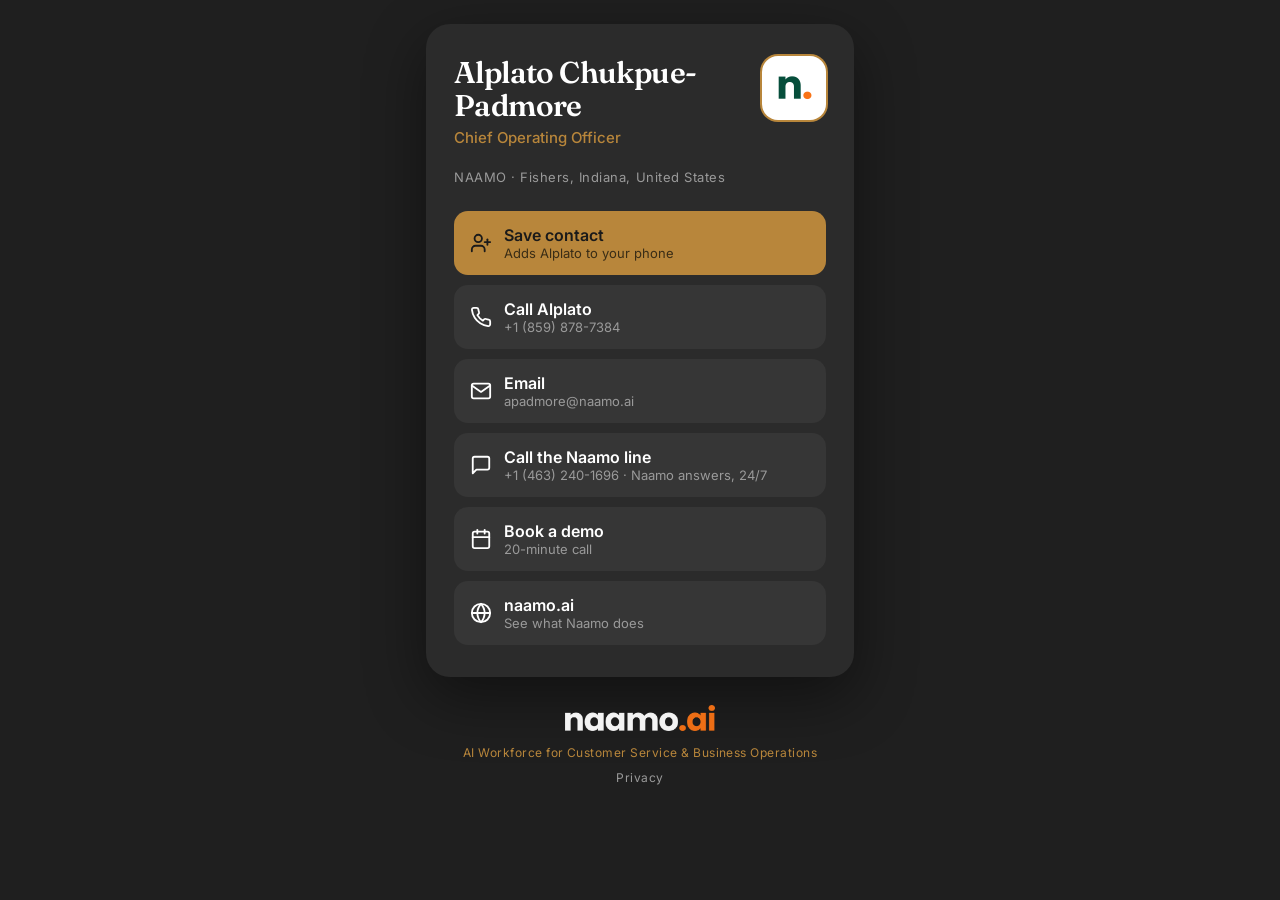
==== alplato/index.html @ b1d79ec4 "Naamo digital business cards: Emmanuel and Alplato Co-Authored-By: Claude Fable 5.1 <noreply@anthrop" ====
<!doctype html>
<html lang="en">
<head>
<meta charset="utf-8">
<meta name="viewport" content="width=device-width, initial-scale=1">
<title>Alplato Chukpue-Padmore · Naamo</title>
<meta name="description" content="Alplato Chukpue-Padmore, Chief Operating Officer at Naamo. Save the contact, call or email.">
<meta property="og:title" content="Alplato Chukpue-Padmore · Naamo">
<meta property="og:description" content="Chief Operating Officer, Naamo. AI Workforce for Customer Service &amp; Business Operations.">
<meta property="og:image" content="https://manevia.github.io/naamo-cards/assets/naamo-icon.png">
<link rel="icon" href="../assets/naamo-icon.png">
<link rel="preconnect" href="https://fonts.googleapis.com">
<link href="https://fonts.googleapis.com/css2?family=Fraunces:opsz,wght@9..144,600&family=Inter:wght@400;500;600&display=swap" rel="stylesheet">
<link rel="stylesheet" href="../assets/card.css">
</head>
<body>
<main>
  <section class="card">
    <div class="top">
      <div><h1 class="name">Alplato Chukpue-Padmore</h1><p class="role">Chief Operating Officer</p></div>
      <div class="tile"><img src="../assets/naamo-icon.png" alt="Naamo"></div>
    </div>
    <p class="company">NAAMO · Fishers, Indiana, United States</p>
    <div class="actions">
      <a class="btn primary" href="alplato-chukpue-padmore.vcf" download="alplato-chukpue-padmore.vcf">
        <svg viewBox="0 0 24 24" fill="none" stroke="currentColor" stroke-width="2" stroke-linecap="round" stroke-linejoin="round"><path d="M16 21v-2a4 4 0 0 0-4-4H6a4 4 0 0 0-4 4v2"/><circle cx="9" cy="7" r="4"/><line x1="19" y1="8" x2="19" y2="14"/><line x1="22" y1="11" x2="16" y2="11"/></svg>
        <span>Save contact<small>Adds Alplato to your phone</small></span>
      </a>
      <a class="btn" href="tel:+18598787384">
        <svg viewBox="0 0 24 24" fill="none" stroke="currentColor" stroke-width="2" stroke-linecap="round" stroke-linejoin="round"><path d="M22 16.92v3a2 2 0 0 1-2.18 2 19.79 19.79 0 0 1-8.63-3.07 19.5 19.5 0 0 1-6-6 19.79 19.79 0 0 1-3.07-8.67A2 2 0 0 1 4.11 2h3a2 2 0 0 1 2 1.72c.13.96.36 1.9.7 2.81a2 2 0 0 1-.45 2.11L8.09 9.91a16 16 0 0 0 6 6l1.27-1.27a2 2 0 0 1 2.11-.45c.91.34 1.85.57 2.81.7A2 2 0 0 1 22 16.92z"/></svg>
        <span>Call Alplato<small>+1 (859) 878-7384</small></span>
      </a>
      <a class="btn" href="mailto:apadmore@naamo.ai">
        <svg viewBox="0 0 24 24" fill="none" stroke="currentColor" stroke-width="2" stroke-linecap="round" stroke-linejoin="round"><path d="M4 4h16c1.1 0 2 .9 2 2v12c0 1.1-.9 2-2 2H4c-1.1 0-2-.9-2-2V6c0-1.1.9-2 2-2z"/><polyline points="22,6 12,13 2,6"/></svg>
        <span>Email<small>apadmore@naamo.ai</small></span>
      </a>
      <a class="btn" href="tel:+14632401696">
        <svg viewBox="0 0 24 24" fill="none" stroke="currentColor" stroke-width="2" stroke-linecap="round" stroke-linejoin="round"><path d="M21 15a2 2 0 0 1-2 2H7l-4 4V5a2 2 0 0 1 2-2h14a2 2 0 0 1 2 2z"/></svg>
        <span>Call the Naamo line<small>+1 (463) 240-1696 · Naamo answers, 24/7</small></span>
      </a>
      <a class="btn" href="https://calendly.com/hello-naamo/naamo-demo">
        <svg viewBox="0 0 24 24" fill="none" stroke="currentColor" stroke-width="2" stroke-linecap="round" stroke-linejoin="round"><rect x="3" y="4" width="18" height="18" rx="2" ry="2"/><line x1="16" y1="2" x2="16" y2="6"/><line x1="8" y1="2" x2="8" y2="6"/><line x1="3" y1="10" x2="21" y2="10"/></svg>
        <span>Book a demo<small>20-minute call</small></span>
      </a>
      <a class="btn" href="https://naamo.ai">
        <svg viewBox="0 0 24 24" fill="none" stroke="currentColor" stroke-width="2" stroke-linecap="round" stroke-linejoin="round"><circle cx="12" cy="12" r="10"/><line x1="2" y1="12" x2="22" y2="12"/><path d="M12 2a15.3 15.3 0 0 1 4 10 15.3 15.3 0 0 1-4 10 15.3 15.3 0 0 1-4-10 15.3 15.3 0 0 1 4-10z"/></svg>
        <span>naamo.ai<small>See what Naamo does</small></span>
      </a>
    </div>
  </section>
  <div class="foot">
    <img src="../assets/naamo-logo-white.png" alt="naamo.ai">
    <p>AI Workforce for Customer Service &amp; Business Operations</p>
    <p><a href="https://naamo.ai/privacy">Privacy</a></p>
  </div>
</main>
</body>
</html>
---- assets/card.css ----
:root{--bg:#1F1F1F;--card:#2B2B2B;--brass:#B8863B;--muted:#9A9A9A;--text:#FFFFFF}
*{box-sizing:border-box}
html,body{margin:0;background:var(--bg);color:var(--text);font-family:'Inter',system-ui,-apple-system,sans-serif;-webkit-font-smoothing:antialiased}
main{max-width:460px;margin:0 auto;padding:24px 16px 48px}
.card{background:var(--card);border-radius:24px;padding:32px 28px;box-shadow:0 20px 60px rgba(0,0,0,.45)}
.top{display:flex;align-items:flex-start;justify-content:space-between;gap:16px}
.name{font-family:'Fraunces',Georgia,serif;font-weight:600;font-size:30px;line-height:1.1;letter-spacing:-0.02em;margin:0}
.role{font-size:15px;font-weight:500;color:var(--brass);margin:6px 0 0}
.tile{flex:none;width:64px;height:64px;border-radius:16px;background:#fff;box-shadow:0 0 0 2px var(--brass);overflow:hidden}
.tile img{width:64px;height:64px;display:block}
.company{margin:22px 0 0;font-size:13px;color:var(--muted);letter-spacing:.04em}
.actions{display:grid;gap:10px;margin-top:26px}
.btn{display:flex;align-items:center;gap:12px;padding:14px 16px;border-radius:14px;text-decoration:none;color:var(--text);background:#363636;font-size:16px;font-weight:600;transition:background .15s}
.btn:hover{background:#3F3F3F}
.btn.primary{background:var(--brass);color:#1A1A1A}
.btn.primary:hover{background:#C9964A}
.btn svg{width:22px;height:22px;flex:none}
.btn small{display:block;font-weight:400;font-size:13px;color:var(--muted)}
.btn.primary small{color:#3A2D16}
.foot{text-align:center;margin-top:28px}
.foot img{width:150px;height:auto;opacity:.95}
.foot p{margin:10px 0 0;font-size:12px;color:var(--brass);letter-spacing:.04em}
.foot a{color:var(--muted);text-decoration:none;font-size:12px}
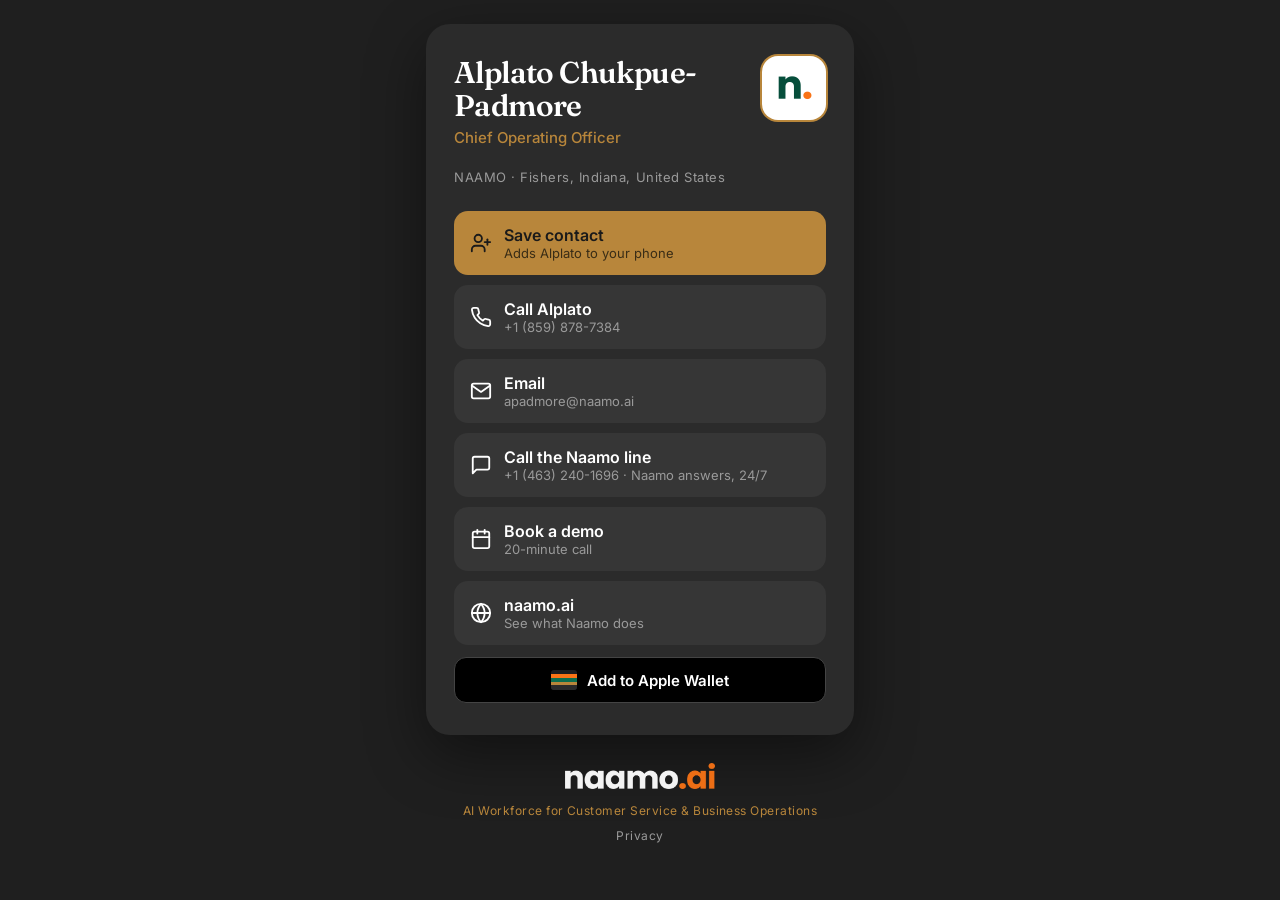
==== commit a06504b6: "Add to Apple Wallet: signed .pkpass for each card Co-Authored-By: Claude Fable 5.1 <noreply@anthropi" ====
--- a/alplato/index.html
+++ b/alplato/index.html
@@ -47,6 +47,7 @@
         <span>naamo.ai<small>See what Naamo does</small></span>
       </a>
     </div>
+    <a class="wallet" href="alplato-chukpue-padmore.pkpass"><svg viewBox="0 0 26 20" aria-hidden="true"><rect x="0" y="0" width="26" height="20" rx="3" fill="#1C1C1E"/><rect x="0" y="4" width="26" height="4" fill="#F97316"/><rect x="0" y="8" width="26" height="4" fill="#0B6E4F"/><rect x="0" y="12" width="26" height="8" rx="3" fill="#2B2B2B"/><rect x="0" y="12" width="26" height="3" fill="#B8863B"/></svg><span>Add to Apple Wallet</span></a>
   </section>
   <div class="foot">
     <img src="../assets/naamo-logo-white.png" alt="naamo.ai">
--- a/assets/card.css
+++ b/assets/card.css
@@ -21,3 +21,5 @@
 .foot img{width:150px;height:auto;opacity:.95}
 .foot p{margin:10px 0 0;font-size:12px;color:var(--brass);letter-spacing:.04em}
 .foot a{color:var(--muted);text-decoration:none;font-size:12px}
+.wallet{display:flex;align-items:center;justify-content:center;gap:10px;margin-top:12px;padding:12px 16px;border-radius:12px;background:#000;color:#fff;text-decoration:none;font-size:15px;font-weight:600;border:1px solid #444}
+.wallet svg{width:26px;height:20px}
